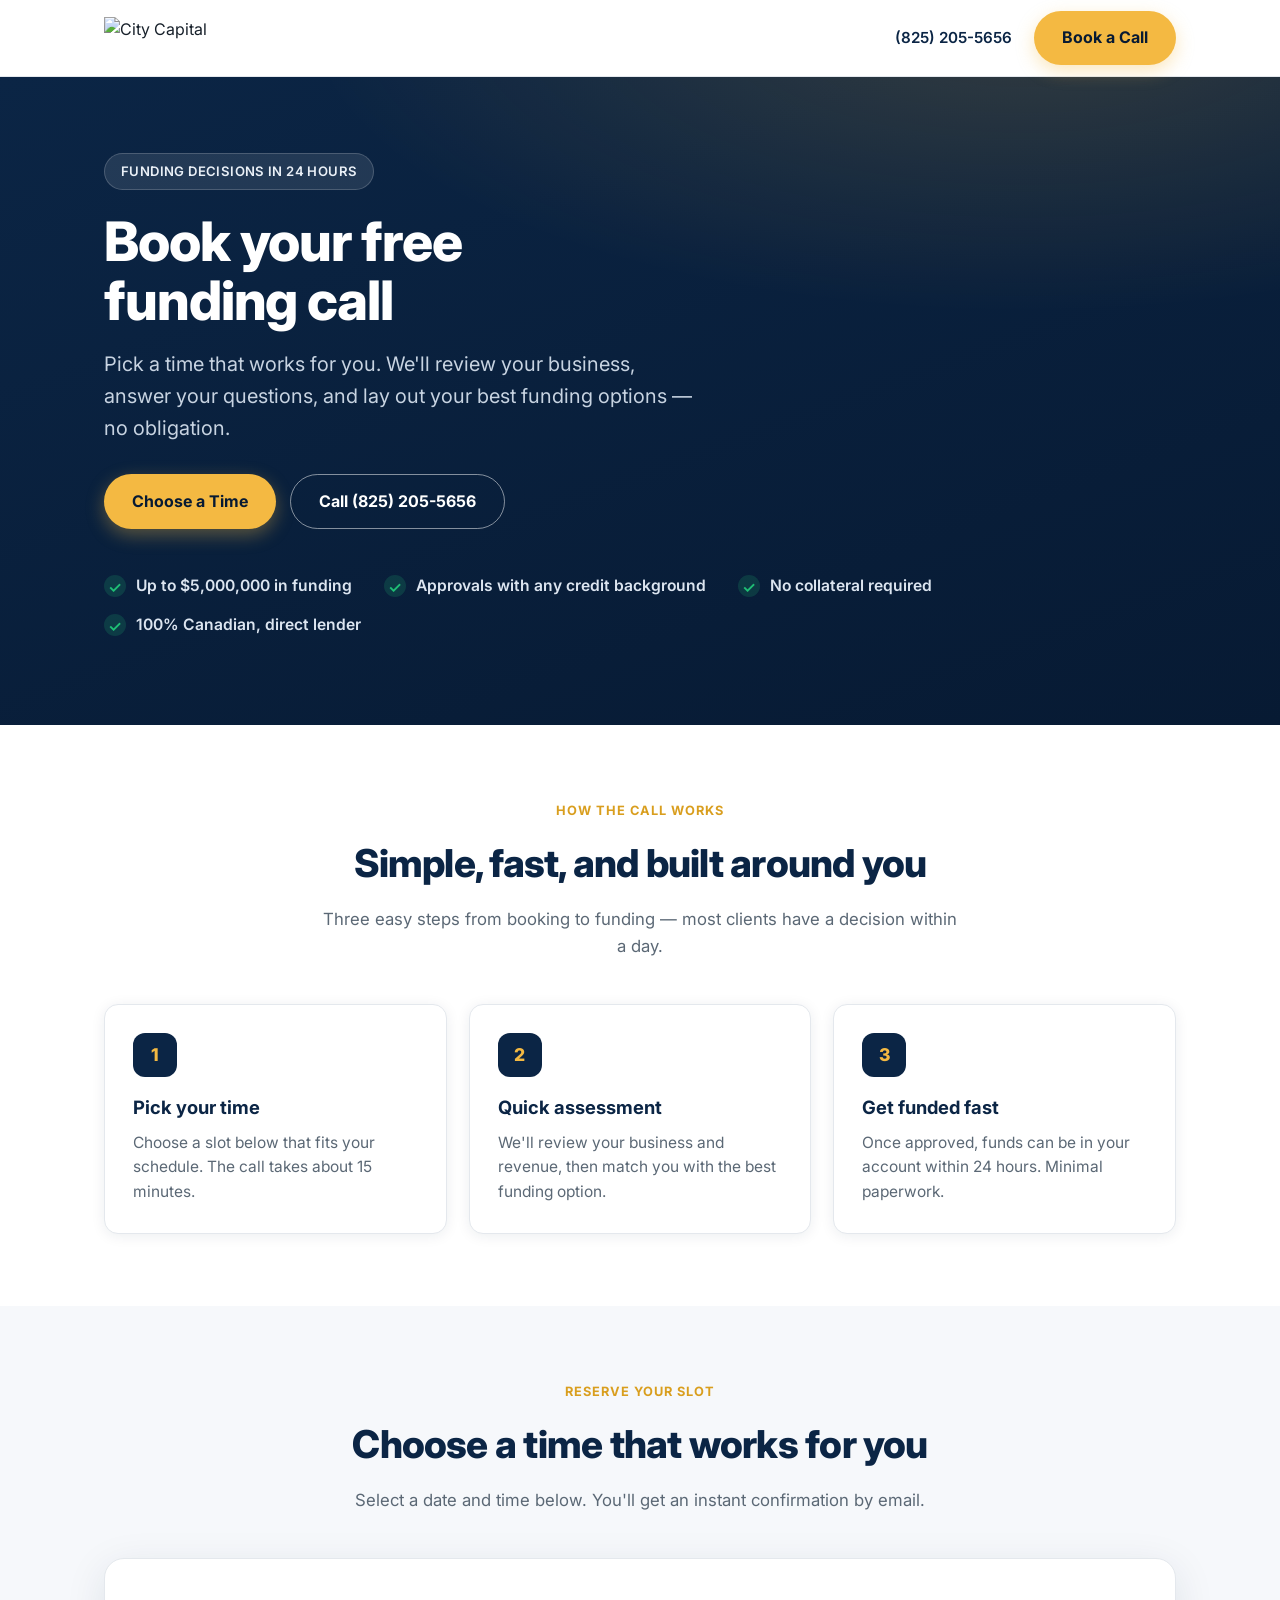
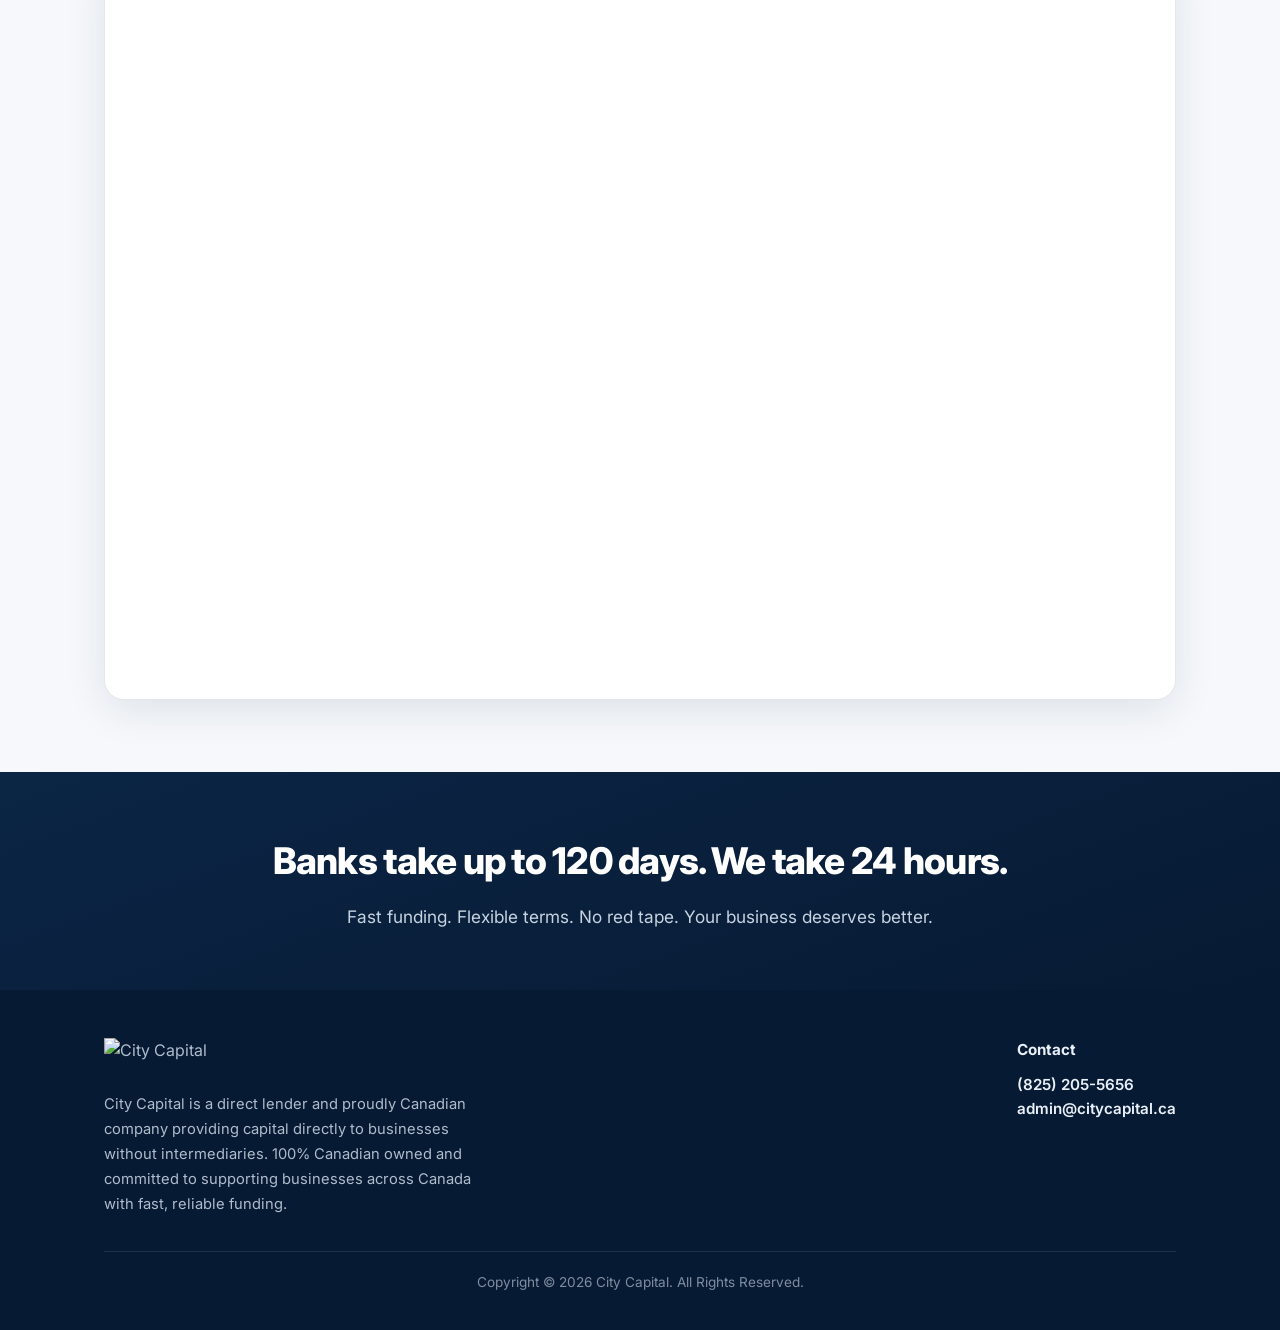
==== index.html @ 43344e24 "Add files via upload" ====
<!DOCTYPE html>
<html lang="en">
<head>
  <meta charset="UTF-8" />
  <meta name="viewport" content="width=device-width, initial-scale=1.0" />
  <title>Book Your Funding Call — City Capital</title>
  <meta name="description" content="Book a quick call with City Capital and get a funding decision in 24 hours. Business loans, merchant cash advances, and lines of credit for Canadian businesses." />
  <link rel="icon" href="https://citycapital.ca/wp-content/uploads/2026/02/City-Capital-Favicon.png" />

  <!-- Fonts -->
  <link rel="preconnect" href="https://fonts.googleapis.com" />
  <link rel="preconnect" href="https://fonts.gstatic.com" crossorigin />
  <link href="https://fonts.googleapis.com/css2?family=Inter:wght@400;500;600;700;800&display=swap" rel="stylesheet" />

  <!-- Open Graph -->
  <meta property="og:title" content="Book Your Funding Call — City Capital" />
  <meta property="og:description" content="Pick a time that works for you. Get a funding decision in 24 hours." />
  <meta property="og:type" content="website" />

  <link rel="stylesheet" href="styles.css" />
</head>
<body>

  <!-- Header -->
  <header class="site-header">
    <div class="container">
      <a class="logo" href="https://citycapital.ca" aria-label="City Capital home">
        <img src="https://citycapital.ca/wp-content/uploads/2026/02/City-Capital-New-Logo.png" alt="City Capital" />
      </a>
      <div class="header-contact">
        <a class="phone" href="tel:+18252055656">(825) 205-5656</a>
        <a class="btn btn-primary" href="#book">Book a Call</a>
      </div>
    </div>
  </header>

  <!-- Hero -->
  <section class="hero">
    <div class="container">
      <span class="eyebrow">Funding decisions in 24 hours</span>
      <h1>Book your free funding call</h1>
      <p class="lead">Pick a time that works for you. We'll review your business, answer your questions, and lay out your best funding options — no obligation.</p>
      <div class="hero-actions">
        <a class="btn btn-primary" href="#book">Choose a Time</a>
        <a class="btn btn-ghost" href="tel:+18252055656">Call (825) 205-5656</a>
      </div>

      <div class="trust-strip">
        <div class="trust-item"><span class="dot">&#10003;</span> Up to $5,000,000 in funding</div>
        <div class="trust-item"><span class="dot">&#10003;</span> Approvals with any credit background</div>
        <div class="trust-item"><span class="dot">&#10003;</span> No collateral required</div>
        <div class="trust-item"><span class="dot">&#10003;</span> 100% Canadian, direct lender</div>
      </div>
    </div>
  </section>

  <!-- How it works -->
  <section class="section">
    <div class="container">
      <div class="section-head">
        <span class="kicker">How the call works</span>
        <h2>Simple, fast, and built around you</h2>
        <p>Three easy steps from booking to funding — most clients have a decision within a day.</p>
      </div>
      <div class="steps">
        <div class="step">
          <div class="num">1</div>
          <h3>Pick your time</h3>
          <p>Choose a slot below that fits your schedule. The call takes about 15 minutes.</p>
        </div>
        <div class="step">
          <div class="num">2</div>
          <h3>Quick assessment</h3>
          <p>We'll review your business and revenue, then match you with the best funding option.</p>
        </div>
        <div class="step">
          <div class="num">3</div>
          <h3>Get funded fast</h3>
          <p>Once approved, funds can be in your account within 24 hours. Minimal paperwork.</p>
        </div>
      </div>
    </div>
  </section>

  <!-- Booking / Calendly -->
  <section class="section booking" id="book">
    <div class="container">
      <div class="section-head">
        <span class="kicker">Reserve your slot</span>
        <h2>Choose a time that works for you</h2>
        <p>Select a date and time below. You'll get an instant confirmation by email.</p>
      </div>

      <div class="booking-shell">
        <!-- =================================================================
             CALENDLY INLINE EMBED
             Replace the data-url below with your own Calendly event link,
             e.g. https://calendly.com/citycapital/funding-call
             You can also append ?hide_gdpr_banner=1 to hide the cookie banner.
             ================================================================= -->
        <div class="calendly-inline-widget"
             data-url="https://calendly.com/alex-citycapital/approval-confirmation-call?hide_gdpr_banner=1&primary_color=f4b942"
             style="min-width:320px;height:720px;">
        </div>
        <noscript>
          <div class="booking-fallback">
            Please enable JavaScript to load the booking calendar, or call us at
            <a href="tel:+18252055656">(825) 205-5656</a>.
          </div>
        </noscript>
      </div>
    </div>
  </section>

  <!-- Reassurance band -->
  <section class="band">
    <div class="container">
      <h2>Banks take up to 120 days. We take 24 hours.</h2>
      <p>Fast funding. Flexible terms. No red tape. Your business deserves better.</p>
    </div>
  </section>

  <!-- Footer -->
  <footer class="site-footer">
    <div class="container">
      <div class="footer-grid">
        <div>
          <img src="https://citycapital.ca/wp-content/uploads/2026/02/City-Capital-New-Logo.png" alt="City Capital" />
          <p class="about">City Capital is a direct lender and proudly Canadian company providing capital directly to businesses without intermediaries. 100% Canadian owned and committed to supporting businesses across Canada with fast, reliable funding.</p>
        </div>
        <div class="contact">
          <p style="color:#EAF0F7;font-weight:700;margin-bottom:10px;">Contact</p>
          <p><a href="tel:+18252055656">(825) 205-5656</a></p>
          <p><a href="mailto:admin@citycapital.ca">admin@citycapital.ca</a></p>
        </div>
      </div>
      <div class="footer-legal">Copyright &copy; 2026 City Capital. All Rights Reserved.</div>
    </div>
  </footer>

  <!-- Calendly widget script -->
  <link href="https://assets.calendly.com/assets/external/widget.css" rel="stylesheet" />
  <script src="https://assets.calendly.com/assets/external/widget.js" async></script>
</body>
</html>
---- styles.css ----
/* ==========================================================================
   City Capital — Booking & Thank-You pages
   Brand colors are defined once here. To match the exact brand palette,
   change the hex values in :root below and both pages update automatically.
   ========================================================================== */

:root {
  --navy:        #0B2545;  /* primary / trust */
  --navy-deep:   #071A33;  /* darker sections */
  --gold:        #F4B942;  /* accent / CTAs */
  --gold-dark:   #D99E1E;  /* accent hover */
  --ink:         #17202A;  /* body text */
  --muted:       #5B6875;  /* secondary text */
  --line:        #E4E8ED;  /* borders */
  --bg:          #FFFFFF;
  --bg-soft:     #F6F8FB;  /* soft section bg */
  --success:     #1FBF75;
  --radius:      14px;
  --shadow:      0 10px 40px rgba(11, 37, 69, 0.10);
  --shadow-sm:   0 2px 14px rgba(11, 37, 69, 0.08);
  --maxw:        1120px;
  --font:        "Inter", -apple-system, BlinkMacSystemFont, "Segoe UI", Roboto, Helvetica, Arial, sans-serif;
}

* { box-sizing: border-box; margin: 0; padding: 0; }

html { scroll-behavior: smooth; }

body {
  font-family: var(--font);
  color: var(--ink);
  background: var(--bg);
  line-height: 1.6;
  -webkit-font-smoothing: antialiased;
}

img { max-width: 100%; display: block; }

a { color: inherit; text-decoration: none; }

.container { width: 100%; max-width: var(--maxw); margin: 0 auto; padding: 0 24px; }

/* ---------- Header ---------- */
.site-header {
  position: sticky; top: 0; z-index: 50;
  background: rgba(255,255,255,0.92);
  backdrop-filter: saturate(180%) blur(10px);
  border-bottom: 1px solid var(--line);
}
.site-header .container {
  display: flex; align-items: center; justify-content: space-between;
  height: 76px;
}
.logo { display: flex; align-items: center; gap: 10px; }
.logo img { height: 42px; width: auto; }
.header-contact {
  display: flex; align-items: center; gap: 22px;
  font-size: 0.95rem; font-weight: 600; color: var(--navy);
}
.header-contact a:hover { color: var(--gold-dark); }
@media (max-width: 640px) { .header-contact .phone { display: none; } }

/* ---------- Buttons ---------- */
.btn {
  display: inline-flex; align-items: center; justify-content: center; gap: 8px;
  padding: 14px 28px; border-radius: 999px; font-weight: 700; font-size: 1rem;
  cursor: pointer; border: none; transition: transform .12s ease, box-shadow .2s ease, background .2s ease;
  white-space: nowrap;
}
.btn-primary { background: var(--gold); color: var(--navy-deep); box-shadow: 0 6px 18px rgba(244,185,66,.35); }
.btn-primary:hover { background: var(--gold-dark); transform: translateY(-1px); }
.btn-ghost { background: transparent; color: #fff; border: 1.5px solid rgba(255,255,255,.5); }
.btn-ghost:hover { border-color: #fff; }

/* ---------- Hero ---------- */
.hero {
  background: radial-gradient(1200px 500px at 80% -10%, rgba(244,185,66,.18), transparent 60%),
              linear-gradient(160deg, var(--navy) 0%, var(--navy-deep) 100%);
  color: #fff; padding: 76px 0 88px; position: relative; overflow: hidden;
}
.hero .eyebrow {
  display: inline-flex; align-items: center; gap: 8px;
  background: rgba(255,255,255,.10); border: 1px solid rgba(255,255,255,.18);
  color: #EAF0F7; padding: 7px 16px; border-radius: 999px; font-size: .82rem;
  font-weight: 600; letter-spacing: .03em; text-transform: uppercase; margin-bottom: 22px;
}
.hero h1 { font-size: clamp(2.1rem, 5vw, 3.4rem); line-height: 1.08; font-weight: 800; letter-spacing: -.02em; max-width: 15ch; }
.hero p.lead { margin-top: 18px; font-size: clamp(1.05rem, 2.2vw, 1.25rem); color: #C7D3E1; max-width: 46ch; }
.hero-actions { margin-top: 30px; display: flex; gap: 14px; flex-wrap: wrap; }

/* trust strip */
.trust-strip { margin-top: 44px; display: flex; flex-wrap: wrap; gap: 14px 32px; }
.trust-item { display: flex; align-items: center; gap: 10px; color: #DCE5F0; font-weight: 600; font-size: .98rem; }
.trust-item .dot { width: 22px; height: 22px; border-radius: 50%; background: rgba(31,191,117,.18); display: grid; place-items: center; color: var(--success); flex: 0 0 auto; }

/* ---------- Steps ---------- */
.section { padding: 72px 0; }
.section.soft { background: var(--bg-soft); }
.section-head { text-align: center; max-width: 640px; margin: 0 auto 44px; }
.section-head .kicker { color: var(--gold-dark); font-weight: 700; text-transform: uppercase; letter-spacing: .08em; font-size: .8rem; }
.section-head h2 { font-size: clamp(1.7rem, 3.5vw, 2.4rem); font-weight: 800; letter-spacing: -.02em; margin-top: 10px; color: var(--navy); }
.section-head p { color: var(--muted); margin-top: 12px; font-size: 1.05rem; }

.steps { display: grid; grid-template-columns: repeat(3, 1fr); gap: 22px; }
.step {
  background: #fff; border: 1px solid var(--line); border-radius: var(--radius);
  padding: 28px; box-shadow: var(--shadow-sm); position: relative;
}
.step .num {
  width: 44px; height: 44px; border-radius: 12px; background: var(--navy);
  color: var(--gold); font-weight: 800; font-size: 1.1rem; display: grid; place-items: center; margin-bottom: 16px;
}
.step h3 { font-size: 1.15rem; color: var(--navy); font-weight: 700; }
.step p { color: var(--muted); margin-top: 8px; font-size: .97rem; }
@media (max-width: 820px) { .steps { grid-template-columns: 1fr; } }

/* ---------- Calendly / booking ---------- */
.booking { background: var(--bg-soft); }
.booking-shell {
  background: #fff; border: 1px solid var(--line); border-radius: 20px;
  box-shadow: var(--shadow); overflow: hidden; padding: 10px;
}
.calendly-inline-widget { min-width: 320px; height: 720px; }
@media (max-width: 640px) { .calendly-inline-widget { height: 1000px; } }
.booking-fallback { text-align: center; padding: 40px 20px; color: var(--muted); }

/* ---------- Reassurance band ---------- */
.band {
  background: linear-gradient(160deg, var(--navy) 0%, var(--navy-deep) 100%);
  color: #fff; text-align: center; padding: 60px 0;
}
.band h2 { font-size: clamp(1.6rem, 3.5vw, 2.3rem); font-weight: 800; letter-spacing: -.02em; }
.band p { color: #C7D3E1; margin-top: 12px; font-size: 1.08rem; }

/* ---------- Footer ---------- */
.site-footer { background: var(--navy-deep); color: #AEBCCC; padding: 48px 0 36px; }
.footer-grid { display: flex; justify-content: space-between; align-items: flex-start; gap: 32px; flex-wrap: wrap; }
.site-footer img { height: 40px; margin-bottom: 14px; }
.site-footer .about { max-width: 42ch; font-size: .92rem; line-height: 1.7; }
.site-footer .contact { font-size: .95rem; }
.site-footer .contact a { color: #EAF0F7; font-weight: 600; }
.site-footer .contact a:hover { color: var(--gold); }
.footer-legal { border-top: 1px solid rgba(255,255,255,.10); margin-top: 34px; padding-top: 20px; font-size: .85rem; color: #7E8DA0; text-align: center; }

/* ---------- Thank-you specific ---------- */
.ty-hero {
  background: radial-gradient(900px 400px at 50% -20%, rgba(244,185,66,.18), transparent 60%),
              linear-gradient(160deg, var(--navy) 0%, var(--navy-deep) 100%);
  color: #fff; text-align: center; padding: 84px 0 72px;
}
.ty-check {
  width: 84px; height: 84px; border-radius: 50%; margin: 0 auto 24px;
  background: rgba(31,191,117,.15); border: 2px solid rgba(31,191,117,.5);
  display: grid; place-items: center; color: var(--success);
}
.ty-hero h1 { font-size: clamp(2rem, 4.5vw, 3rem); font-weight: 800; letter-spacing: -.02em; }
.ty-hero p { color: #C7D3E1; margin-top: 14px; font-size: 1.15rem; max-width: 52ch; margin-left: auto; margin-right: auto; }

.timeline { max-width: 760px; margin: 0 auto; display: grid; gap: 4px; }
.tl-item { display: grid; grid-template-columns: 56px 1fr; gap: 20px; padding: 22px 0; }
.tl-item:not(:last-child) { border-bottom: 1px solid var(--line); }
.tl-badge {
  width: 52px; height: 52px; border-radius: 14px; background: var(--navy); color: var(--gold);
  display: grid; place-items: center; font-weight: 800; font-size: 1.2rem; align-self: start;
}
.tl-item h3 { color: var(--navy); font-size: 1.2rem; font-weight: 700; }
.tl-item p { color: var(--muted); margin-top: 6px; }
.tl-item .time { color: var(--gold-dark); font-weight: 700; font-size: .85rem; text-transform: uppercase; letter-spacing: .05em; }

.prep-grid { display: grid; grid-template-columns: repeat(2, 1fr); gap: 18px; max-width: 820px; margin: 0 auto; }
.prep-card { background: #fff; border: 1px solid var(--line); border-radius: var(--radius); padding: 24px; box-shadow: var(--shadow-sm); }
.prep-card h3 { color: var(--navy); font-size: 1.05rem; display: flex; align-items: center; gap: 10px; }
.prep-card p { color: var(--muted); margin-top: 8px; font-size: .95rem; }
.prep-card .ic { color: var(--gold-dark); flex: 0 0 auto; }
@media (max-width: 680px) { .prep-grid { grid-template-columns: 1fr; } }

.cta-center { text-align: center; margin-top: 40px; }
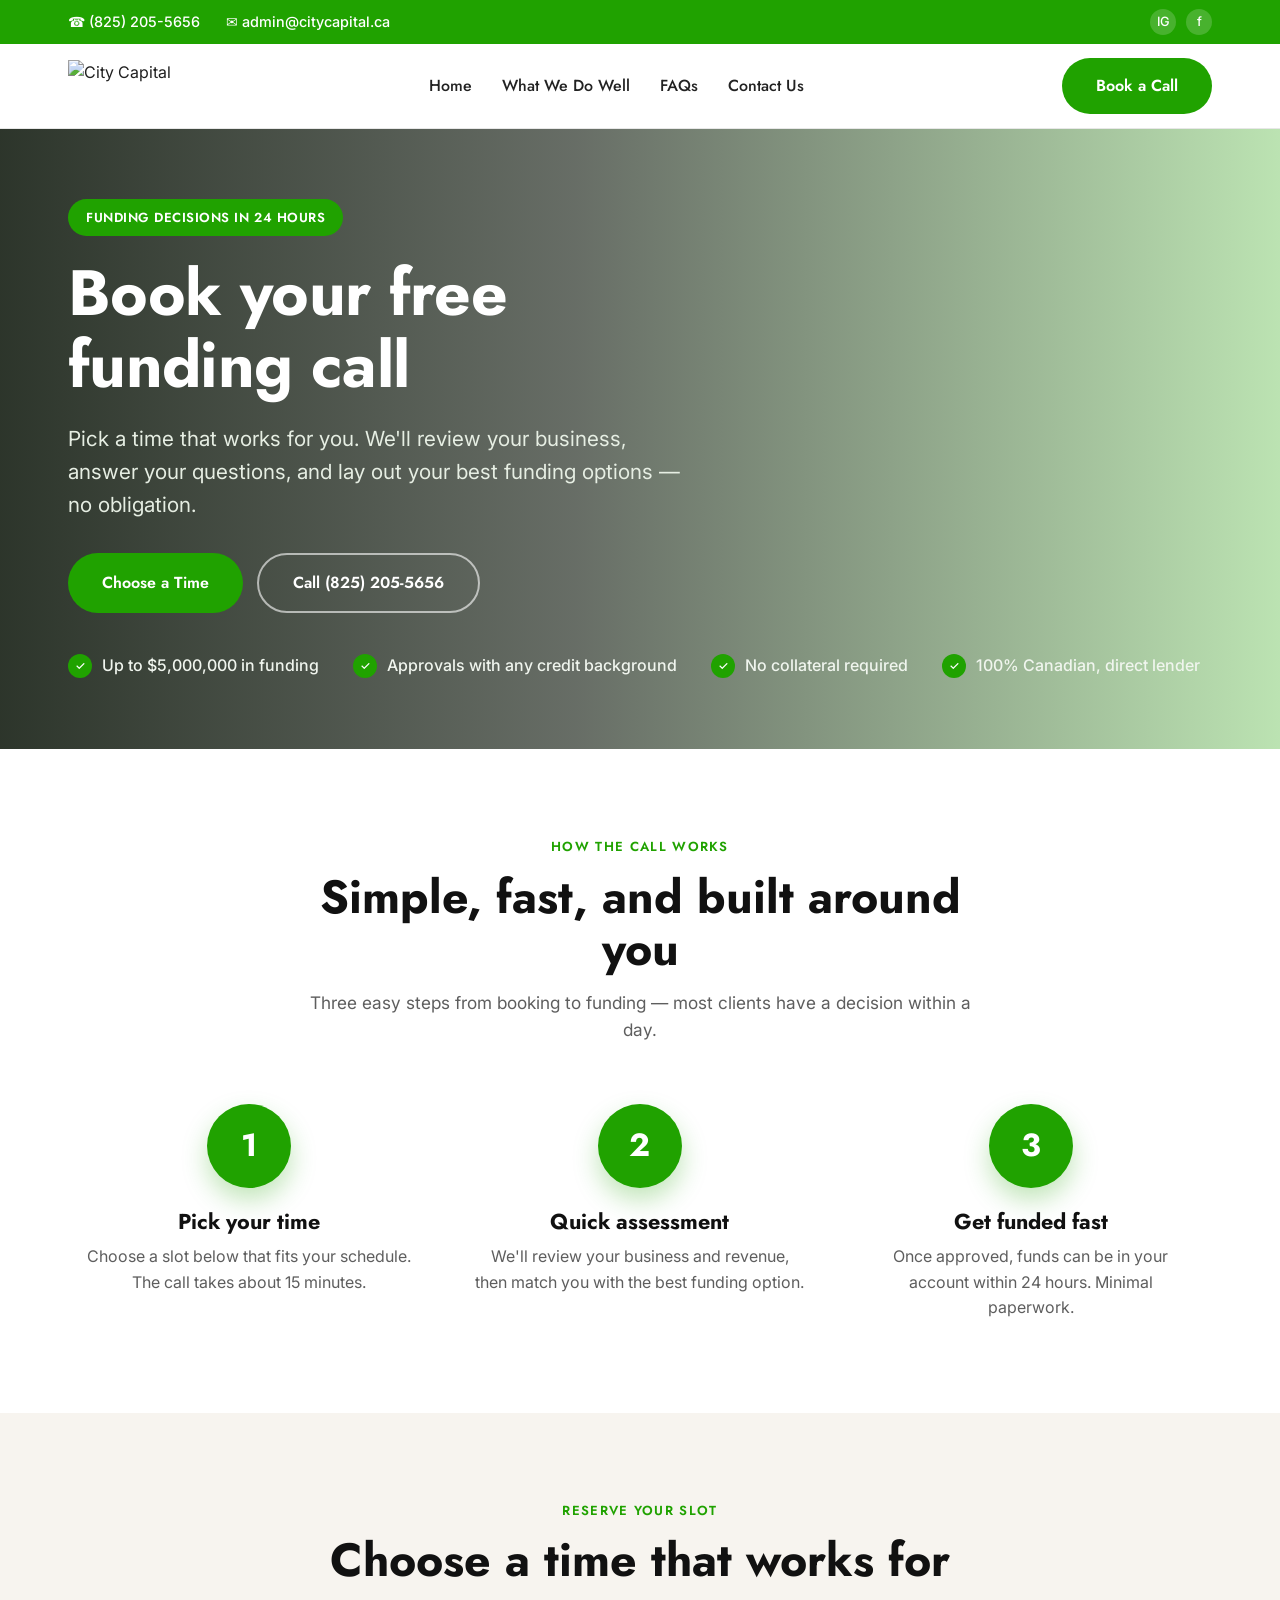
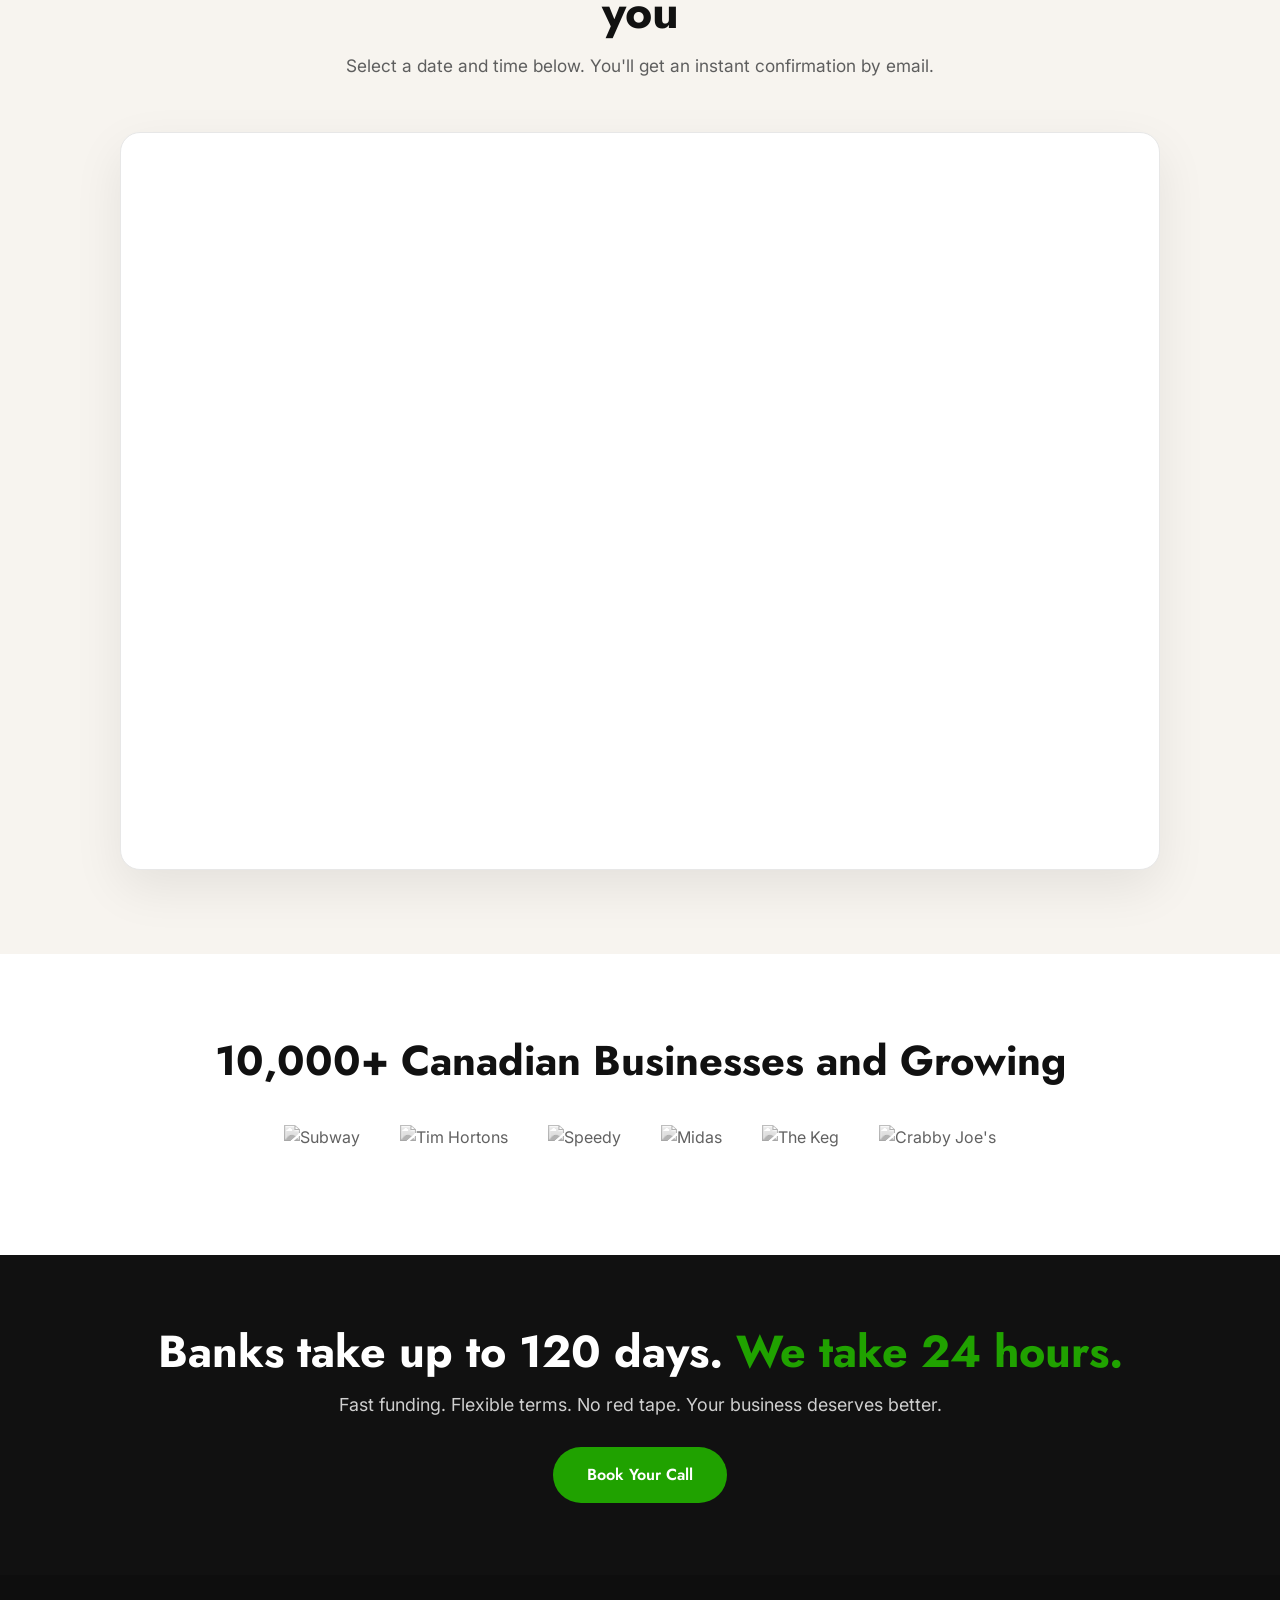
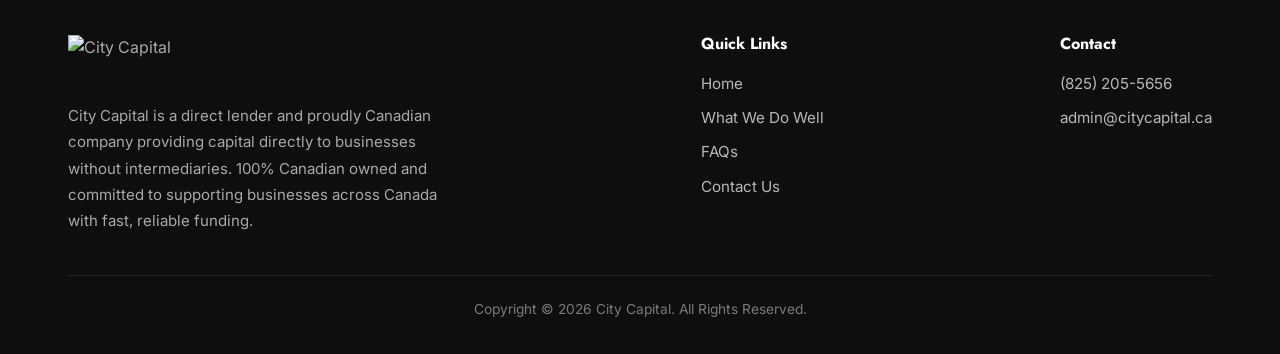
==== commit aa0c1695: "Add files via upload" ====
--- a/index.html
+++ b/index.html
@@ -7,12 +7,10 @@
   <meta name="description" content="Book a quick call with City Capital and get a funding decision in 24 hours. Business loans, merchant cash advances, and lines of credit for Canadian businesses." />
   <link rel="icon" href="https://citycapital.ca/wp-content/uploads/2026/02/City-Capital-Favicon.png" />
 
-  <!-- Fonts -->
   <link rel="preconnect" href="https://fonts.googleapis.com" />
   <link rel="preconnect" href="https://fonts.gstatic.com" crossorigin />
-  <link href="https://fonts.googleapis.com/css2?family=Inter:wght@400;500;600;700;800&display=swap" rel="stylesheet" />
+  <link href="https://fonts.googleapis.com/css2?family=Jost:wght@400;500;600;700&family=Inter:wght@400;500;600;700&display=swap" rel="stylesheet" />
 
-  <!-- Open Graph -->
   <meta property="og:title" content="Book Your Funding Call — City Capital" />
   <meta property="og:description" content="Pick a time that works for you. Get a funding decision in 24 hours." />
   <meta property="og:type" content="website" />
@@ -21,16 +19,33 @@
 </head>
 <body>
 
+  <!-- Green top bar -->
+  <div class="topbar">
+    <div class="container">
+      <div class="tb-left">
+        <a href="tel:+18252055656">&#9742; (825) 205-5656</a>
+        <a href="mailto:admin@citycapital.ca">&#9993; admin@citycapital.ca</a>
+      </div>
+      <div class="tb-social">
+        <a href="https://www.instagram.com/citycapitallending/" aria-label="Instagram">IG</a>
+        <a href="https://www.facebook.com/profile.php?id=61581146691283" aria-label="Facebook">f</a>
+      </div>
+    </div>
+  </div>
+
   <!-- Header -->
   <header class="site-header">
     <div class="container">
       <a class="logo" href="https://citycapital.ca" aria-label="City Capital home">
-        <img src="https://citycapital.ca/wp-content/uploads/2026/02/City-Capital-New-Logo.png" alt="City Capital" />
+        <img src="https://citycapital.ca/wp-content/uploads/2026/02/City-Capital-Logo.png" alt="City Capital" />
       </a>
-      <div class="header-contact">
-        <a class="phone" href="tel:+18252055656">(825) 205-5656</a>
-        <a class="btn btn-primary" href="#book">Book a Call</a>
-      </div>
+      <nav class="nav">
+        <a href="https://citycapital.ca/">Home</a>
+        <a href="https://citycapital.ca/what-we-do-well/">What We Do Well</a>
+        <a href="https://citycapital.ca/faqs/">FAQs</a>
+        <a href="https://citycapital.ca/contact-us/">Contact Us</a>
+      </nav>
+      <a class="btn btn-green" href="#book">Book a Call</a>
     </div>
   </header>
 
@@ -41,15 +56,14 @@
       <h1>Book your free funding call</h1>
       <p class="lead">Pick a time that works for you. We'll review your business, answer your questions, and lay out your best funding options — no obligation.</p>
       <div class="hero-actions">
-        <a class="btn btn-primary" href="#book">Choose a Time</a>
-        <a class="btn btn-ghost" href="tel:+18252055656">Call (825) 205-5656</a>
+        <a class="btn btn-green" href="#book">Choose a Time</a>
+        <a class="btn btn-outline-white" href="tel:+18252055656">Call (825) 205-5656</a>
       </div>
-
       <div class="trust-strip">
-        <div class="trust-item"><span class="dot">&#10003;</span> Up to $5,000,000 in funding</div>
-        <div class="trust-item"><span class="dot">&#10003;</span> Approvals with any credit background</div>
-        <div class="trust-item"><span class="dot">&#10003;</span> No collateral required</div>
-        <div class="trust-item"><span class="dot">&#10003;</span> 100% Canadian, direct lender</div>
+        <div class="trust-item"><span class="chk">&#10003;</span> Up to $5,000,000 in funding</div>
+        <div class="trust-item"><span class="chk">&#10003;</span> Approvals with any credit background</div>
+        <div class="trust-item"><span class="chk">&#10003;</span> No collateral required</div>
+        <div class="trust-item"><span class="chk">&#10003;</span> 100% Canadian, direct lender</div>
       </div>
     </div>
   </section>
@@ -64,17 +78,17 @@
       </div>
       <div class="steps">
         <div class="step">
-          <div class="num">1</div>
+          <div class="ic">1</div>
           <h3>Pick your time</h3>
           <p>Choose a slot below that fits your schedule. The call takes about 15 minutes.</p>
         </div>
         <div class="step">
-          <div class="num">2</div>
+          <div class="ic">2</div>
           <h3>Quick assessment</h3>
           <p>We'll review your business and revenue, then match you with the best funding option.</p>
         </div>
         <div class="step">
-          <div class="num">3</div>
+          <div class="ic">3</div>
           <h3>Get funded fast</h3>
           <p>Once approved, funds can be in your account within 24 hours. Minimal paperwork.</p>
         </div>
@@ -83,7 +97,7 @@
   </section>
 
   <!-- Booking / Calendly -->
-  <section class="section booking" id="book">
+  <section class="section cream" id="book">
     <div class="container">
       <div class="section-head">
         <span class="kicker">Reserve your slot</span>
@@ -94,12 +108,10 @@
       <div class="booking-shell">
         <!-- =================================================================
              CALENDLY INLINE EMBED
-             Replace the data-url below with your own Calendly event link,
-             e.g. https://calendly.com/citycapital/funding-call
-             You can also append ?hide_gdpr_banner=1 to hide the cookie banner.
+             Replace the data-url with your published Calendly event link.
              ================================================================= -->
         <div class="calendly-inline-widget"
-             data-url="https://calendly.com/alex-citycapital/approval-confirmation-call?hide_gdpr_banner=1&primary_color=f4b942"
+             data-url="https://calendly.com/alex-citycapital/approval-confirmation-call?hide_gdpr_banner=1&primary_color=20a200"
              style="min-width:320px;height:720px;">
         </div>
         <noscript>
@@ -112,11 +124,27 @@
     </div>
   </section>
 
-  <!-- Reassurance band -->
+  <!-- Trusted by -->
+  <section class="section logos">
+    <div class="container">
+      <h2>10,000+ Canadian Businesses and Growing</h2>
+      <div class="logos-row">
+        <img src="https://citycapital.ca/wp-content/uploads/2026/02/subway-logo-gray.jpg" alt="Subway" />
+        <img src="https://citycapital.ca/wp-content/uploads/2026/02/tim-hortons-logo-gray.jpg" alt="Tim Hortons" />
+        <img src="https://citycapital.ca/wp-content/uploads/2026/02/speedy-logo-gray.jpg" alt="Speedy" />
+        <img src="https://citycapital.ca/wp-content/uploads/2026/02/midas-logo-gray.jpg" alt="Midas" />
+        <img src="https://citycapital.ca/wp-content/uploads/2026/02/the-keg-logo-gray.jpg" alt="The Keg" />
+        <img src="https://citycapital.ca/wp-content/uploads/2026/02/crabby-joes-logo-gray.jpg" alt="Crabby Joe's" />
+      </div>
+    </div>
+  </section>
+
+  <!-- CTA band -->
   <section class="band">
     <div class="container">
-      <h2>Banks take up to 120 days. We take 24 hours.</h2>
+      <h2>Banks take up to 120 days. <span class="hl">We take 24 hours.</span></h2>
       <p>Fast funding. Flexible terms. No red tape. Your business deserves better.</p>
+      <a class="btn btn-green" href="#book">Book Your Call</a>
     </div>
   </section>
 
@@ -125,13 +153,20 @@
     <div class="container">
       <div class="footer-grid">
         <div>
-          <img src="https://citycapital.ca/wp-content/uploads/2026/02/City-Capital-New-Logo.png" alt="City Capital" />
+          <img class="f-logo" src="https://citycapital.ca/wp-content/uploads/2026/02/City-Capital-New-Logo.png" alt="City Capital" />
           <p class="about">City Capital is a direct lender and proudly Canadian company providing capital directly to businesses without intermediaries. 100% Canadian owned and committed to supporting businesses across Canada with fast, reliable funding.</p>
         </div>
-        <div class="contact">
-          <p style="color:#EAF0F7;font-weight:700;margin-bottom:10px;">Contact</p>
-          <p><a href="tel:+18252055656">(825) 205-5656</a></p>
-          <p><a href="mailto:admin@citycapital.ca">admin@citycapital.ca</a></p>
+        <div class="f-col">
+          <h4>Quick Links</h4>
+          <a href="https://citycapital.ca/">Home</a>
+          <a href="https://citycapital.ca/what-we-do-well/">What We Do Well</a>
+          <a href="https://citycapital.ca/faqs/">FAQs</a>
+          <a href="https://citycapital.ca/contact-us/">Contact Us</a>
+        </div>
+        <div class="f-col">
+          <h4>Contact</h4>
+          <a href="tel:+18252055656">(825) 205-5656</a>
+          <a href="mailto:admin@citycapital.ca">admin@citycapital.ca</a>
         </div>
       </div>
       <div class="footer-legal">Copyright &copy; 2026 City Capital. All Rights Reserved.</div>
--- a/styles.css
+++ b/styles.css
@@ -1,177 +1,146 @@
 /* ==========================================================================
    City Capital — Booking & Thank-You pages
-   Brand colors are defined once here. To match the exact brand palette,
-   change the hex values in :root below and both pages update automatically.
+   Styled to match citycapital.ca (brand green #20A200, Jost + Inter, pill CTAs)
    ========================================================================== */
 
 :root {
-  --navy:        #0B2545;  /* primary / trust */
-  --navy-deep:   #071A33;  /* darker sections */
-  --gold:        #F4B942;  /* accent / CTAs */
-  --gold-dark:   #D99E1E;  /* accent hover */
-  --ink:         #17202A;  /* body text */
-  --muted:       #5B6875;  /* secondary text */
-  --line:        #E4E8ED;  /* borders */
+  --green:       #20A200;  /* brand green */
+  --green-dark:  #1A8600;  /* hover */
+  --green-soft:  #E8F5E4;  /* tint bg */
+  --black:       #111111;  /* headings / featured buttons */
+  --ink:         #1F1F1F;  /* body text */
+  --muted:       #5E5E5E;  /* secondary text */
+  --line:        #E7E7E7;
+  --cream:       #F7F4EF;  /* soft section bg */
   --bg:          #FFFFFF;
-  --bg-soft:     #F6F8FB;  /* soft section bg */
-  --success:     #1FBF75;
-  --radius:      14px;
-  --shadow:      0 10px 40px rgba(11, 37, 69, 0.10);
-  --shadow-sm:   0 2px 14px rgba(11, 37, 69, 0.08);
-  --maxw:        1120px;
-  --font:        "Inter", -apple-system, BlinkMacSystemFont, "Segoe UI", Roboto, Helvetica, Arial, sans-serif;
+  --radius:      16px;
+  --shadow:      0 18px 50px rgba(0,0,0,0.08);
+  --shadow-sm:   0 6px 22px rgba(0,0,0,0.06);
+  --maxw:        1200px;
+  --head:        "Jost", -apple-system, BlinkMacSystemFont, "Segoe UI", sans-serif;
+  --body:        "Inter", -apple-system, BlinkMacSystemFont, "Segoe UI", Roboto, Helvetica, Arial, sans-serif;
 }
 
 * { box-sizing: border-box; margin: 0; padding: 0; }
+html { scroll-behavior: smooth; }
+body { font-family: var(--body); color: var(--ink); background: var(--bg); line-height: 1.6; -webkit-font-smoothing: antialiased; }
+img { max-width: 100%; display: block; }
+a { color: inherit; text-decoration: none; }
+h1,h2,h3,h4 { font-family: var(--head); font-weight: 700; color: var(--black); line-height: 1.12; }
 
-html { scroll-behavior: smooth; }
+.container { width: 100%; max-width: var(--maxw); margin: 0 auto; padding: 0 28px; }
 
-body {
-  font-family: var(--font);
-  color: var(--ink);
-  background: var(--bg);
-  line-height: 1.6;
-  -webkit-font-smoothing: antialiased;
-}
-
-img { max-width: 100%; display: block; }
-
-a { color: inherit; text-decoration: none; }
-
-.container { width: 100%; max-width: var(--maxw); margin: 0 auto; padding: 0 24px; }
+/* ---------- Top green bar ---------- */
+.topbar { background: var(--green); color: #fff; font-size: .9rem; }
+.topbar .container { display: flex; align-items: center; justify-content: space-between; height: 44px; }
+.topbar .tb-left { display: flex; align-items: center; gap: 26px; }
+.topbar a { color: #fff; display: inline-flex; align-items: center; gap: 8px; font-weight: 500; }
+.topbar a:hover { opacity: .85; }
+.topbar .tb-social { display: flex; gap: 10px; }
+.topbar .tb-social a { width: 26px; height: 26px; border-radius: 50%; background: rgba(255,255,255,.18); display: grid; place-items: center; font-size: .8rem; }
+@media (max-width: 720px) { .topbar .tb-left { gap: 14px; font-size: .8rem; } .topbar .tb-social { display: none; } }
 
 /* ---------- Header ---------- */
-.site-header {
-  position: sticky; top: 0; z-index: 50;
-  background: rgba(255,255,255,0.92);
-  backdrop-filter: saturate(180%) blur(10px);
-  border-bottom: 1px solid var(--line);
-}
-.site-header .container {
-  display: flex; align-items: center; justify-content: space-between;
-  height: 76px;
-}
-.logo { display: flex; align-items: center; gap: 10px; }
-.logo img { height: 42px; width: auto; }
-.header-contact {
-  display: flex; align-items: center; gap: 22px;
-  font-size: 0.95rem; font-weight: 600; color: var(--navy);
-}
-.header-contact a:hover { color: var(--gold-dark); }
-@media (max-width: 640px) { .header-contact .phone { display: none; } }
+.site-header { position: sticky; top: 0; z-index: 50; background: #fff; border-bottom: 1px solid var(--line); }
+.site-header .container { display: flex; align-items: center; justify-content: space-between; height: 84px; }
+.logo img { height: 52px; width: auto; }
+.nav { display: flex; align-items: center; gap: 30px; }
+.nav a { font-family: var(--head); font-weight: 500; color: #222; font-size: 1rem; }
+.nav a:hover { color: var(--green); }
+@media (max-width: 900px) { .nav { display: none; } }
 
 /* ---------- Buttons ---------- */
-.btn {
-  display: inline-flex; align-items: center; justify-content: center; gap: 8px;
-  padding: 14px 28px; border-radius: 999px; font-weight: 700; font-size: 1rem;
-  cursor: pointer; border: none; transition: transform .12s ease, box-shadow .2s ease, background .2s ease;
-  white-space: nowrap;
+.btn { display: inline-flex; align-items: center; justify-content: center; gap: 8px; padding: 15px 34px; border-radius: 100px; font-family: var(--head); font-weight: 600; font-size: 1rem; cursor: pointer; border: none; transition: background .2s ease, transform .12s ease, color .2s ease; white-space: nowrap; }
+.btn-green { background: var(--green); color: #fff; }
+.btn-green:hover { background: var(--green-dark); transform: translateY(-1px); }
+.btn-black { background: var(--black); color: #fff; }
+.btn-black:hover { background: #000; transform: translateY(-1px); }
+.btn-outline-white { background: transparent; color: #fff; border: 2px solid rgba(255,255,255,.6); }
+.btn-outline-white:hover { border-color: #fff; background: rgba(255,255,255,.1); }
+
+/* ---------- Hero (full-bleed image) ---------- */
+.hero { position: relative; color: #fff; min-height: 620px; display: flex; align-items: center; overflow: hidden; }
+.hero::before {
+  content: ""; position: absolute; inset: 0;
+  background: linear-gradient(90deg, rgba(10,20,8,.86) 0%, rgba(10,20,8,.62) 45%, rgba(32,162,0,.30) 100%),
+              url("https://citycapital.ca/wp-content/uploads/2026/02/slider-home-img-111.jpg") center/cover no-repeat;
+  z-index: 0;
 }
-.btn-primary { background: var(--gold); color: var(--navy-deep); box-shadow: 0 6px 18px rgba(244,185,66,.35); }
-.btn-primary:hover { background: var(--gold-dark); transform: translateY(-1px); }
-.btn-ghost { background: transparent; color: #fff; border: 1.5px solid rgba(255,255,255,.5); }
-.btn-ghost:hover { border-color: #fff; }
+.hero .container { position: relative; z-index: 1; padding-top: 70px; padding-bottom: 70px; }
+.hero .eyebrow { display: inline-flex; align-items: center; gap: 8px; background: var(--green); color: #fff; padding: 8px 18px; border-radius: 100px; font-family: var(--head); font-weight: 600; font-size: .82rem; letter-spacing: .04em; text-transform: uppercase; margin-bottom: 22px; }
+.hero h1 { font-size: clamp(2.4rem, 5.5vw, 4rem); color: #fff; max-width: 16ch; letter-spacing: -.01em; }
+.hero p.lead { margin-top: 20px; font-size: clamp(1.05rem, 2.2vw, 1.3rem); color: #E6EEE3; max-width: 48ch; }
+.hero-actions { margin-top: 32px; display: flex; gap: 14px; flex-wrap: wrap; }
+.trust-strip { margin-top: 40px; display: flex; flex-wrap: wrap; gap: 14px 34px; }
+.trust-item { display: flex; align-items: center; gap: 10px; color: #F0F5EE; font-weight: 500; font-size: 1rem; }
+.trust-item .chk { width: 24px; height: 24px; border-radius: 50%; background: var(--green); display: grid; place-items: center; color: #fff; font-size: .75rem; flex: 0 0 auto; }
 
-/* ---------- Hero ---------- */
-.hero {
-  background: radial-gradient(1200px 500px at 80% -10%, rgba(244,185,66,.18), transparent 60%),
-              linear-gradient(160deg, var(--navy) 0%, var(--navy-deep) 100%);
-  color: #fff; padding: 76px 0 88px; position: relative; overflow: hidden;
-}
-.hero .eyebrow {
-  display: inline-flex; align-items: center; gap: 8px;
-  background: rgba(255,255,255,.10); border: 1px solid rgba(255,255,255,.18);
-  color: #EAF0F7; padding: 7px 16px; border-radius: 999px; font-size: .82rem;
-  font-weight: 600; letter-spacing: .03em; text-transform: uppercase; margin-bottom: 22px;
-}
-.hero h1 { font-size: clamp(2.1rem, 5vw, 3.4rem); line-height: 1.08; font-weight: 800; letter-spacing: -.02em; max-width: 15ch; }
-.hero p.lead { margin-top: 18px; font-size: clamp(1.05rem, 2.2vw, 1.25rem); color: #C7D3E1; max-width: 46ch; }
-.hero-actions { margin-top: 30px; display: flex; gap: 14px; flex-wrap: wrap; }
+/* ---------- Sections ---------- */
+.section { padding: 84px 0; }
+.section.cream { background: var(--cream); }
+.section-head { text-align: center; max-width: 680px; margin: 0 auto 52px; }
+.section-head .kicker { color: var(--green); font-family: var(--head); font-weight: 600; text-transform: uppercase; letter-spacing: .1em; font-size: .82rem; }
+.section-head h2 { font-size: clamp(2rem, 4vw, 2.9rem); margin-top: 12px; }
+.section-head p { color: var(--muted); margin-top: 14px; font-size: 1.08rem; }
 
-/* trust strip */
-.trust-strip { margin-top: 44px; display: flex; flex-wrap: wrap; gap: 14px 32px; }
-.trust-item { display: flex; align-items: center; gap: 10px; color: #DCE5F0; font-weight: 600; font-size: .98rem; }
-.trust-item .dot { width: 22px; height: 22px; border-radius: 50%; background: rgba(31,191,117,.18); display: grid; place-items: center; color: var(--success); flex: 0 0 auto; }
+/* ---------- Steps (green circle icons) ---------- */
+.steps { display: grid; grid-template-columns: repeat(3, 1fr); gap: 28px; }
+.step { text-align: center; padding: 8px 16px; }
+.step .ic { width: 84px; height: 84px; border-radius: 50%; background: var(--green); color: #fff; display: grid; place-items: center; margin: 0 auto 22px; font-family: var(--head); font-weight: 700; font-size: 2rem; box-shadow: 0 12px 26px rgba(32,162,0,.28); }
+.step h3 { font-size: 1.35rem; }
+.step p { color: var(--muted); margin-top: 10px; font-size: 1rem; }
+@media (max-width: 820px) { .steps { grid-template-columns: 1fr; gap: 40px; } }
 
-/* ---------- Steps ---------- */
-.section { padding: 72px 0; }
-.section.soft { background: var(--bg-soft); }
-.section-head { text-align: center; max-width: 640px; margin: 0 auto 44px; }
-.section-head .kicker { color: var(--gold-dark); font-weight: 700; text-transform: uppercase; letter-spacing: .08em; font-size: .8rem; }
-.section-head h2 { font-size: clamp(1.7rem, 3.5vw, 2.4rem); font-weight: 800; letter-spacing: -.02em; margin-top: 10px; color: var(--navy); }
-.section-head p { color: var(--muted); margin-top: 12px; font-size: 1.05rem; }
-
-.steps { display: grid; grid-template-columns: repeat(3, 1fr); gap: 22px; }
-.step {
-  background: #fff; border: 1px solid var(--line); border-radius: var(--radius);
-  padding: 28px; box-shadow: var(--shadow-sm); position: relative;
-}
-.step .num {
-  width: 44px; height: 44px; border-radius: 12px; background: var(--navy);
-  color: var(--gold); font-weight: 800; font-size: 1.1rem; display: grid; place-items: center; margin-bottom: 16px;
-}
-.step h3 { font-size: 1.15rem; color: var(--navy); font-weight: 700; }
-.step p { color: var(--muted); margin-top: 8px; font-size: .97rem; }
-@media (max-width: 820px) { .steps { grid-template-columns: 1fr; } }
-
-/* ---------- Calendly / booking ---------- */
-.booking { background: var(--bg-soft); }
-.booking-shell {
-  background: #fff; border: 1px solid var(--line); border-radius: 20px;
-  box-shadow: var(--shadow); overflow: hidden; padding: 10px;
-}
+/* ---------- Booking / Calendly ---------- */
+.booking-shell { background: #fff; border: 1px solid var(--line); border-radius: 20px; box-shadow: var(--shadow); overflow: hidden; padding: 8px; max-width: 1040px; margin: 0 auto; }
 .calendly-inline-widget { min-width: 320px; height: 720px; }
 @media (max-width: 640px) { .calendly-inline-widget { height: 1000px; } }
 .booking-fallback { text-align: center; padding: 40px 20px; color: var(--muted); }
 
-/* ---------- Reassurance band ---------- */
-.band {
-  background: linear-gradient(160deg, var(--navy) 0%, var(--navy-deep) 100%);
-  color: #fff; text-align: center; padding: 60px 0;
-}
-.band h2 { font-size: clamp(1.6rem, 3.5vw, 2.3rem); font-weight: 800; letter-spacing: -.02em; }
-.band p { color: #C7D3E1; margin-top: 12px; font-size: 1.08rem; }
+/* ---------- CTA band ---------- */
+.band { background: var(--black); color: #fff; text-align: center; padding: 72px 0; }
+.band h2 { color: #fff; font-size: clamp(1.9rem, 4vw, 2.8rem); }
+.band h2 .hl { color: var(--green); }
+.band p { color: #CFCFCF; margin-top: 14px; font-size: 1.12rem; }
+.band .btn { margin-top: 28px; }
+
+/* ---------- Logos strip ---------- */
+.logos { text-align: center; }
+.logos h2 { font-size: clamp(1.8rem, 3.5vw, 2.6rem); margin-bottom: 40px; }
+.logos-row { display: flex; align-items: center; justify-content: center; gap: 40px; flex-wrap: wrap; }
+.logos-row img { height: 46px; width: auto; filter: grayscale(1); opacity: .7; }
 
 /* ---------- Footer ---------- */
-.site-footer { background: var(--navy-deep); color: #AEBCCC; padding: 48px 0 36px; }
-.footer-grid { display: flex; justify-content: space-between; align-items: flex-start; gap: 32px; flex-wrap: wrap; }
-.site-footer img { height: 40px; margin-bottom: 14px; }
-.site-footer .about { max-width: 42ch; font-size: .92rem; line-height: 1.7; }
-.site-footer .contact { font-size: .95rem; }
-.site-footer .contact a { color: #EAF0F7; font-weight: 600; }
-.site-footer .contact a:hover { color: var(--gold); }
-.footer-legal { border-top: 1px solid rgba(255,255,255,.10); margin-top: 34px; padding-top: 20px; font-size: .85rem; color: #7E8DA0; text-align: center; }
+.site-footer { background: #0E0E0E; color: #A9A9A9; padding: 60px 0 34px; }
+.footer-grid { display: flex; justify-content: space-between; align-items: flex-start; gap: 40px; flex-wrap: wrap; }
+.site-footer .f-logo { height: 50px; margin-bottom: 18px; }
+.site-footer .about { max-width: 44ch; font-size: .94rem; line-height: 1.75; }
+.site-footer h4 { color: #fff; font-size: 1rem; margin-bottom: 14px; }
+.site-footer .f-col a { display: block; color: #B8B8B8; font-size: .95rem; padding: 5px 0; }
+.site-footer .f-col a:hover { color: var(--green); }
+.footer-legal { border-top: 1px solid rgba(255,255,255,.10); margin-top: 40px; padding-top: 22px; font-size: .86rem; color: #7A7A7A; text-align: center; }
 
 /* ---------- Thank-you specific ---------- */
-.ty-hero {
-  background: radial-gradient(900px 400px at 50% -20%, rgba(244,185,66,.18), transparent 60%),
-              linear-gradient(160deg, var(--navy) 0%, var(--navy-deep) 100%);
-  color: #fff; text-align: center; padding: 84px 0 72px;
-}
-.ty-check {
-  width: 84px; height: 84px; border-radius: 50%; margin: 0 auto 24px;
-  background: rgba(31,191,117,.15); border: 2px solid rgba(31,191,117,.5);
-  display: grid; place-items: center; color: var(--success);
-}
-.ty-hero h1 { font-size: clamp(2rem, 4.5vw, 3rem); font-weight: 800; letter-spacing: -.02em; }
-.ty-hero p { color: #C7D3E1; margin-top: 14px; font-size: 1.15rem; max-width: 52ch; margin-left: auto; margin-right: auto; }
+.ty-hero { position: relative; color: #fff; text-align: center; padding: 96px 0 84px; overflow: hidden; }
+.ty-hero::before { content: ""; position: absolute; inset: 0; background: linear-gradient(180deg, rgba(10,20,8,.90), rgba(10,20,8,.78)), url("https://citycapital.ca/wp-content/uploads/2026/02/slider-home-img-111.jpg") center/cover no-repeat; z-index: 0; }
+.ty-hero .container { position: relative; z-index: 1; }
+.ty-check { width: 92px; height: 92px; border-radius: 50%; margin: 0 auto 26px; background: var(--green); display: grid; place-items: center; color: #fff; box-shadow: 0 14px 30px rgba(32,162,0,.4); }
+.ty-hero h1 { color: #fff; font-size: clamp(2.2rem, 5vw, 3.4rem); }
+.ty-hero p { color: #E6EEE3; margin-top: 16px; font-size: 1.18rem; max-width: 54ch; margin-left: auto; margin-right: auto; }
 
-.timeline { max-width: 760px; margin: 0 auto; display: grid; gap: 4px; }
-.tl-item { display: grid; grid-template-columns: 56px 1fr; gap: 20px; padding: 22px 0; }
+.timeline { max-width: 820px; margin: 0 auto; display: grid; gap: 4px; }
+.tl-item { display: grid; grid-template-columns: 64px 1fr; gap: 24px; padding: 26px 0; }
 .tl-item:not(:last-child) { border-bottom: 1px solid var(--line); }
-.tl-badge {
-  width: 52px; height: 52px; border-radius: 14px; background: var(--navy); color: var(--gold);
-  display: grid; place-items: center; font-weight: 800; font-size: 1.2rem; align-self: start;
-}
-.tl-item h3 { color: var(--navy); font-size: 1.2rem; font-weight: 700; }
-.tl-item p { color: var(--muted); margin-top: 6px; }
-.tl-item .time { color: var(--gold-dark); font-weight: 700; font-size: .85rem; text-transform: uppercase; letter-spacing: .05em; }
+.tl-badge { width: 60px; height: 60px; border-radius: 50%; background: var(--green); color: #fff; display: grid; place-items: center; font-family: var(--head); font-weight: 700; font-size: 1.4rem; align-self: start; }
+.tl-item h3 { font-size: 1.35rem; }
+.tl-item p { color: var(--muted); margin-top: 8px; font-size: 1.02rem; }
+.tl-item .time { color: var(--green); font-family: var(--head); font-weight: 600; font-size: .82rem; text-transform: uppercase; letter-spacing: .06em; }
 
-.prep-grid { display: grid; grid-template-columns: repeat(2, 1fr); gap: 18px; max-width: 820px; margin: 0 auto; }
-.prep-card { background: #fff; border: 1px solid var(--line); border-radius: var(--radius); padding: 24px; box-shadow: var(--shadow-sm); }
-.prep-card h3 { color: var(--navy); font-size: 1.05rem; display: flex; align-items: center; gap: 10px; }
-.prep-card p { color: var(--muted); margin-top: 8px; font-size: .95rem; }
-.prep-card .ic { color: var(--gold-dark); flex: 0 0 auto; }
+.prep-grid { display: grid; grid-template-columns: repeat(2, 1fr); gap: 20px; max-width: 880px; margin: 0 auto; }
+.prep-card { background: #fff; border: 1px solid var(--line); border-radius: var(--radius); padding: 28px; box-shadow: var(--shadow-sm); }
+.prep-card h3 { font-size: 1.15rem; display: flex; align-items: center; gap: 12px; }
+.prep-card p { color: var(--muted); margin-top: 10px; font-size: .98rem; }
+.prep-card .chk { width: 26px; height: 26px; border-radius: 50%; background: var(--green-soft); color: var(--green); display: grid; place-items: center; font-size: .8rem; flex: 0 0 auto; }
 @media (max-width: 680px) { .prep-grid { grid-template-columns: 1fr; } }
 
-.cta-center { text-align: center; margin-top: 40px; }
+.cta-center { text-align: center; margin-top: 44px; }
